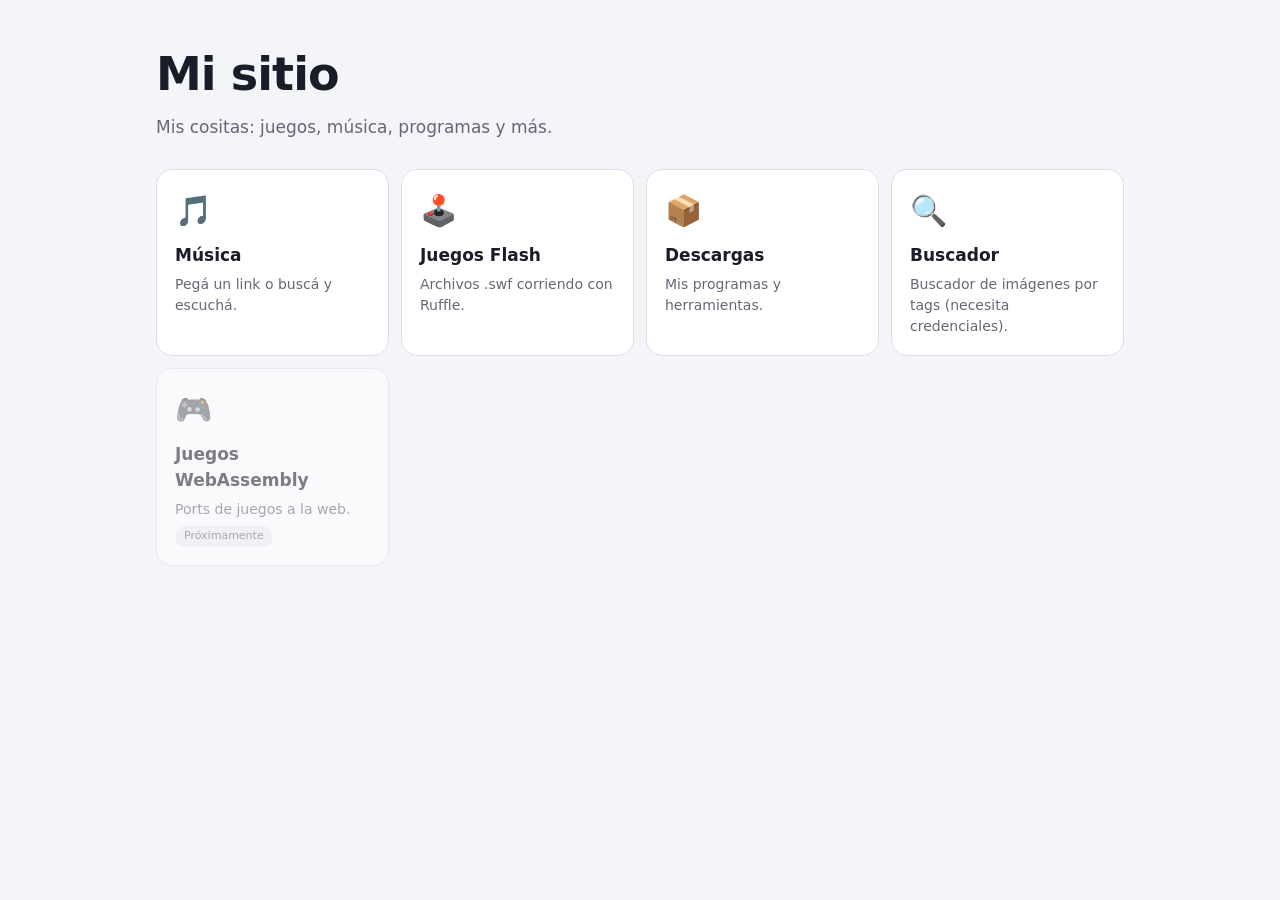
==== index.html @ 71576641 "Add files via upload" ====
<!DOCTYPE html>
<html lang="es">
<head>
<meta charset="utf-8">
<meta name="viewport" content="width=device-width, initial-scale=1, viewport-fit=cover">
<title>Mi sitio</title>
<link rel="stylesheet" href="style.css">
<style>
  .hero{max-width:1000px;margin:0 auto;padding:calc(40px + env(safe-area-inset-top,0px)) 16px 20px}
  .hero h1{font-size:clamp(30px,6vw,46px);margin:0 0 6px;letter-spacing:-.02em}
  .hero p{margin:0;color:var(--muted);font-size:17px}
</style>
</head>
<body>
<div class="hero">
  <h1>Mi sitio</h1>
  <p>Mis cositas: juegos, música, programas y más.</p>
</div>
<main>
  <div class="grid">
    <a class="card" href="musica.html">
      <span class="ico">🎵</span><h3>Música</h3>
      <p>Pegá un link o buscá y escuchá.</p>
    </a>
    <a class="card" href="flash.html">
      <span class="ico">🕹️</span><h3>Juegos Flash</h3>
      <p>Archivos .swf corriendo con Ruffle.</p>
    </a>
    <a class="card" href="descargas.html">
      <span class="ico">📦</span><h3>Descargas</h3>
      <p>Mis programas y herramientas.</p>
    </a>
    <a class="card" href="buscador.html">
      <span class="ico">🔍</span><h3>Buscador</h3>
      <p>Buscador de imágenes por tags (necesita credenciales).</p>
    </a>
    <div class="card off">
      <span class="ico">🎮</span><h3>Juegos WebAssembly</h3>
      <p>Ports de juegos a la web.</p>
      <span class="tag">Próximamente</span>
    </div>
  </div>
</main>
</body>
</html>
---- style.css ----
:root{
  --bg:#0e1015;--surface:#171a22;--surface2:#1f2330;--border:#2a2f3e;
  --text:#e8eaf0;--muted:#8b92a6;--accent:#7c9cff;--accent-text:#0b1020;--danger:#ff8a7a;--radius:16px;
}
@media (prefers-color-scheme: light){
  :root{--bg:#f4f5f9;--surface:#fff;--surface2:#eceef5;--border:#dcdfea;
  --text:#1a1d29;--muted:#667;--accent:#4a68e0;--accent-text:#fff;--danger:#c0392b}
}
*{box-sizing:border-box}
html,body{margin:0}
body{background:var(--bg);color:var(--text);font:15px/1.5 system-ui,-apple-system,Segoe UI,Roboto,sans-serif;
  padding-bottom:env(safe-area-inset-bottom,0px)}
a{color:var(--accent)}
button,input{font:inherit;color:inherit}
button{cursor:pointer}
.top{display:flex;align-items:center;gap:12px;max-width:1000px;margin:0 auto;
  padding:calc(14px + env(safe-area-inset-top,0px)) 16px 8px}
.top h1{font-size:20px;margin:0}
.home{width:40px;height:40px;border-radius:50%;border:1px solid var(--border);background:var(--surface);
  display:grid;place-items:center;text-decoration:none;color:inherit}
.home:hover{background:var(--surface2)}
main{max-width:1000px;margin:0 auto;padding:8px 16px 40px}
.muted{color:var(--muted)}
.btn{border:0;border-radius:999px;padding:10px 18px;background:var(--accent);color:var(--accent-text);
  font-weight:600;text-decoration:none;display:inline-block}
.btn.ghost{background:var(--surface2);color:var(--text);border:1px solid var(--border)}
.field{background:var(--surface);border:1px solid var(--border);border-radius:12px;padding:11px 14px;
  outline:0;width:100%}
.field:focus{border-color:var(--accent)}
.panel{background:var(--surface);border:1px solid var(--border);border-radius:var(--radius);padding:16px}
.grid{display:grid;grid-template-columns:repeat(auto-fill,minmax(220px,1fr));gap:12px}
.card{display:flex;flex-direction:column;gap:6px;background:var(--surface);border:1px solid var(--border);
  border-radius:var(--radius);padding:18px;text-decoration:none;color:inherit;transition:transform .15s,border-color .15s}
a.card:hover{transform:translateY(-3px);border-color:var(--accent)}
.card .ico{font-size:30px}
.card h3{margin:4px 0 0;font-size:17px}
.card p{margin:0;color:var(--muted);font-size:14px}
.card.off{opacity:.55}
.tag{align-self:flex-start;font-size:11px;padding:2px 9px;border-radius:999px;background:var(--surface2);color:var(--muted)}
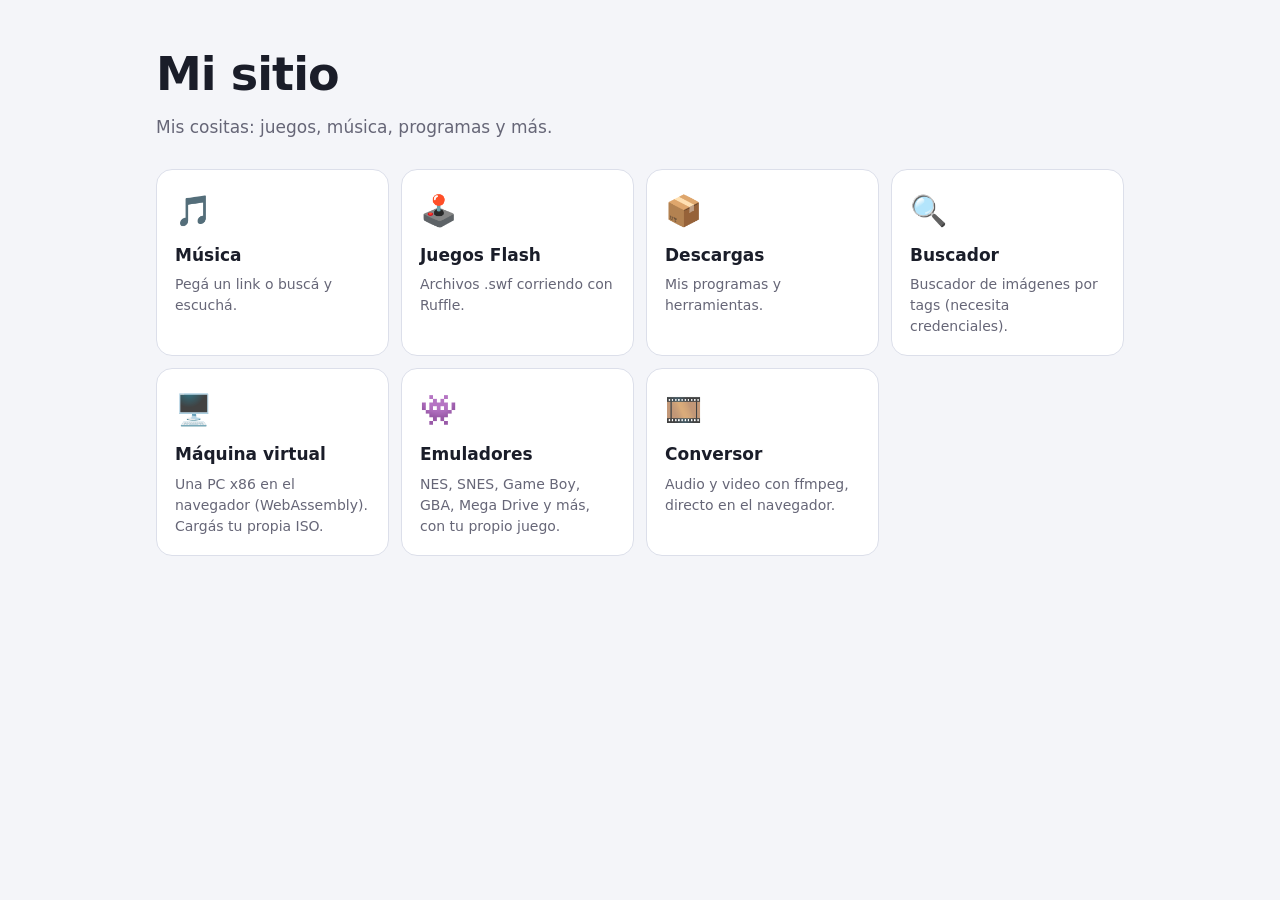
==== commit dc673247: "Add files via upload" ====
--- a/index.html
+++ b/index.html
@@ -34,11 +34,18 @@
       <span class="ico">🔍</span><h3>Buscador</h3>
       <p>Buscador de imágenes por tags (necesita credenciales).</p>
     </a>
-    <div class="card off">
-      <span class="ico">🎮</span><h3>Juegos WebAssembly</h3>
-      <p>Ports de juegos a la web.</p>
-      <span class="tag">Próximamente</span>
-    </div>
+    <a class="card" href="vm.html">
+      <span class="ico">🖥️</span><h3>Máquina virtual</h3>
+      <p>Una PC x86 en el navegador (WebAssembly). Cargás tu propia ISO.</p>
+    </a>
+    <a class="card" href="emuladores.html">
+      <span class="ico">👾</span><h3>Emuladores</h3>
+      <p>NES, SNES, Game Boy, GBA, Mega Drive y más, con tu propio juego.</p>
+    </a>
+    <a class="card" href="conversor.html">
+      <span class="ico">🎞️</span><h3>Conversor</h3>
+      <p>Audio y video con ffmpeg, directo en el navegador.</p>
+    </a>
   </div>
 </main>
 </body>
